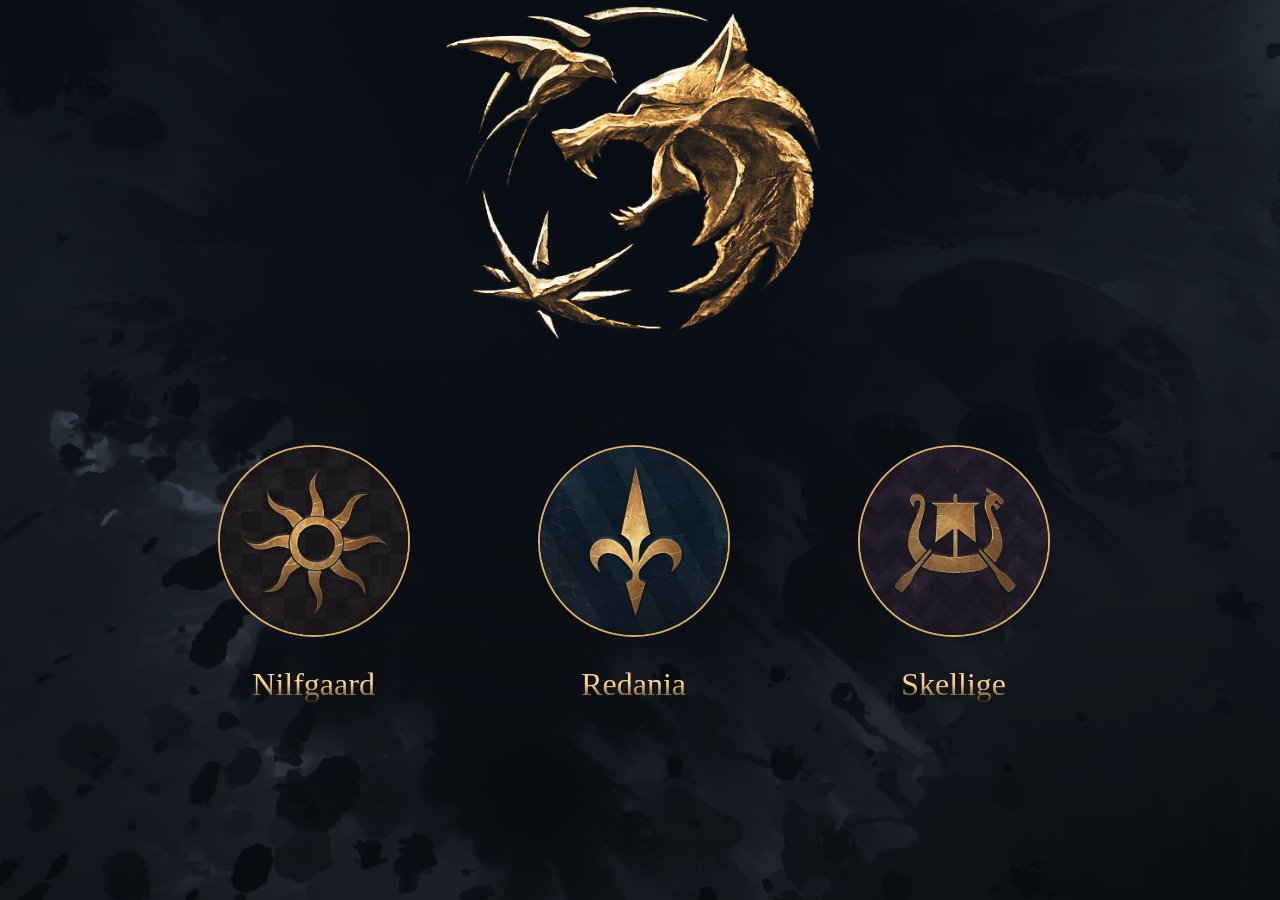
==== index.html @ c37332cb "Улучшение стилей и попытка добавить pages" ====
<!DOCTYPE html>
<html lang="eng">

<head>
    <meta charset="UTF-8">
    <meta name="viewport" content="width=device-width, initial-scale=1.0">
    <title>Witcher's world</title>
    <link rel="stylesheet" href="style.css">
    <link rel="stylesheet" href="adaptive.css">
    <link rel="icon" href="main/main-1024.png" type="image/x-icon">

<body>
    <div class="container">
        <div class='back-button-container'>
            <button id="left-button" class="back-button">Back</button>
            <div class="underline"></div>
        </div>
        <div id="main-card">
            <div class="row main-row main-row--start">
                <button id="left-arrow" class="image-button">
                    <img src="buttons/arrow.svg" alt="Кнопка" class="button-arrow" />
                </button>
                <div class='main-card_pic'>
                    <img id="main-pic" src="main/main-1024.svg" alt="lala" class="startMainPicture">
                </div>
                <button id="right-arrow" class="image-button">
                    <img src="buttons/arrow.svg" alt="Кнопка" class="button-arrow" />
                </button>
            </div>
        </div>
        <button id="right-button" class="image-button">
            <img src="buttons/logoStart.png" alt="Кнопка" class="corner-image" />
        </button>
        <div class="rod" style='display: none; justify-content: center;'>
        </div>
        <div class="row childs-row childs-row--start">
            <div class="mini-card">
                <img id=1 src="images/nilfgaard.jpg" alt="Nilfgaard" class="mini-card-image mini-card-image--state">
                <span class="mini-card-name" class="text">Nilfgaard</span>
            </div>
            <div class="mini-card">
                <img id=2 src="images/redania.jpg" alt="Redania" class="mini-card-image mini-card-image--state">
                <span class="mini-card-name" class="text">Redania</span>
            </div>
            <div class="mini-card">
                <img id=3 src="images/skellige.jpg" alt="Skellige" class="mini-card-image mini-card-image--state">
                <span class="mini-card-name" class="text">Skellige</span>
            </div>
        </div>
        <div class="row childs-row childs-row--not-start" style="position: absolute;"></div>
    </div>
    <script src="input.js"></script>
    <script src="main.js"></script>
</body>

</html>
---- style.css ----
body {
    margin: 0;
    width: 99vw;
    min-height: 100vh;
    background-image: url('bg/bg-1440.png');
    background-repeat: no-repeat;
    background-size: cover;
    background-position: top;
}

.container {
    text-align: center;
    text-align: center;
    display: flex;
    flex-direction: column;
    align-content: center;
    align-items: center;
}

.image-button {
    background: none;
    border: none;
    padding: 0;
    cursor: pointer;
    width: fit-content
}

.row {
    display: flex;
    justify-content: center;
    align-items: center
}

.button {
    padding: 10px 20px;
    font-size: 16px;
}

.text {
    border: none;
    background: linear-gradient(180deg, #FFD28D 47.92%, #352000 100%);
    color: transparent;
    background-clip: text;
    text-decoration: underline;
    font-family: 'Crimson Text', serif;
}

/*Контейнер для кнопки "Назад"*/
.back-button-container {
    position: absolute;
    display: inline-block;
    left: 7vw;
    top: 88px;
}

/*Кнопка "Назад" слева сверху*/
.back-button {
    background: none;
    border: none;
    background: linear-gradient(180deg, #FFD28D 47.92%, #352000 100%);
    -webkit-background-clip: text;
    color: transparent;
    background-clip: text;
    text-decoration: underline;
    cursor: pointer;
    padding: 0;
    margin: 0;
    font-family: 'Crimson Text', serif;
    font-size: 26px;
}

/*Полоска под кнопкой "Назад"*/
.underline {
    position: absolute;
    left: 0;
    bottom: -5px;
    height: 5px;
    width: 100%;
    height: 1px;
    background-color: #DBAE64;
    z-index: 0;
    opacity: 20%;
}

/* Показываем полоску при наведении */
.back-button-container:hover .underline {
    opacity: 100%;
}

/*Кнопка справа сверху*/
#right-button {
    position: absolute;
    right: 7vw;
    top: 65px;
}

/*Картинка кнопки справа сверху*/
#right-button img {
    width: 88px;
    height: 79px;
}

/*Контейнер хранящий карточку вместе со стрелочками и подпись к главной карточке*/
#main-card {
    display: flex;
    flex-direction: column;
    align-items: center
}

/*Стрелочки по бокам от главной карточки*/
.image-button .button-arrow {
    width: 46px;
    height: 46px;
    border: 1px solid rgba(219, 174, 100, 0.2);
    border-radius: 50%;
    background-color: transparent;
}

/*При наведении на стрелочки по бокам от главной карточки*/
.image-button .button-arrow:hover {
    border-color: rgba(219, 174, 100);
}

/*Контейнер для основной карточки вместе со стрелочками*/
.main-row {
    display: flex;
    align-items: center;
    justify-content: space-between;
    width: 572px;
}

/*Правая стрелочка*/
#right-arrow {
    transform: rotate(180deg);
}

/*Контейнер для хранения картинки вместе с иконкой*/
.main-card_pic {
    position: relative;
}

/*Клас главной стартовой картинки*/
.startMainPicture {
    max-width: 380px;
    max-height: 345px;
    width: 100%;
}

/*Клас главной картинки*/
.notStartMainPicture {
    position: relative;
    display: block;
    max-width: 359px;
    max-height: 359px;
    width: 100%;
    border-radius: 50%;
    border: 2px solid transparent;
    border-color: #DBAE64;
}

/*Контейнер с иконкой-сколько-детей*/
.icon {
    position: absolute;
    display: flex;
    justify-content: center;
    align-items: center;
    top: 65%;
    left: 0%;
}

/*Контейнер с иконкой для главной карточки*/
#main-icon-div {
    top: 85%;
    left: 12%;
}

/*Имя главной карточки */
#main-text {
    margin-top: 34px;
    font-size: 61px;
}

/*Описание главной карточки */
#description-text {
    font-size: 17px;
    margin-top: 21px;
}

/*Текст числа детей*/
.text-icon-number {
    position: absolute;
    top: 50%;
    left: 50%;
    transform: translate(-50%, -50%);
    font-size: 29px;
}

/*Жезл между родителем и его детьми*/
.rod {
    background-image: url('main/rod-big.png');
    width: 13px;
    height: 130px;
    margin-top: 66px;
}

/*Контейнер для мини карточек снизу*/
.childs-row {
    flex-wrap: wrap;
    gap: 111px;
}

/*Контейнер для мини карточек снизу при старте*/
.childs-row--start {
    gap: 10vw;
    margin-top: 98px;
    margin-bottom: 113px;
}

/*Контейнер для мини карточек снизу не при старте*/
.childs-row--not-start {
    gap: 20px;
    margin-bottom: 193px;
    margin-top: 76px;
}

/*Контейнер одной мини карточки*/
.mini-card {
    display: flex;
    flex-direction: column;
    align-items: center;
}

.mini-card--not-start {
    width: 280px;
    height: 352px;
    align-self: center;
    flex-grow: 0;
}

/*Картинки персонажей в мини карточках*/
.mini-card-image {
    width: 166px;
    height: auto;
    border-radius: 50%;
    overflow: hidden;
    border: 2px solid transparent;
    border-color: #DBAE64;
}

/*Картинка государства в мини карточках*/
.mini-card-image--state {
    width: 188px;
    height: 188px;
}

/*Имя мини карточки*/
.mini-card-name {
    border: none;
    background: linear-gradient(180deg, #FFD28D 47.92%, #352000 100%);
    color: transparent;
    background-clip: text;
    text-decoration: underline;
    font-family: 'Crimson Text', serif;
    font-size: 32px;
}

.childs-row--not-start .mini-card-name {
    margin-top: 48px;
}

.childs-row--start .mini-card-name {
    margin-top: 29px;
}

/*Описание мини карточки*/
.mini-card-description {
    border: none;
    background: linear-gradient(180deg, #FFD28D 47.92%, #352000 100%);
    color: transparent;
    background-clip: text;
    text-decoration: underline;
    font-family: 'Crimson Text', serif;
}
---- adaptive.css ----
@media (max-width: 1024px) {
    body {
        background-image: url('bg/bg-1024.png');
    }

    .startMainPicture {
        max-width: 284px;
        max-height: 257px;
        top: 85px;
    }

    .childs-row--start {
        margin-top: 77px;
        gap: 44px;
    }

    .childs-row--not-start {
        margin-top: 76px;
        gap: 21px;
    }

    .mini-card--not-start {
        width: 225px;
        height: 352px;
    }

    .mini-card-description {
        margin-top: 10px;
    }
}

@media (max-width: 768px) {
    body {
        background-image: url('bg/bg-768.png');
    }

    .main-row {
        margin-top: 123px;
    }

    .startMainPicture {
        max-width: 444px;
        max-height: 401px;
    }

    .childs-row {
        margin-top: 113px;
        margin-bottom: 127px;
    }

    .childs-row--not-start {
        margin-bottom: 162px;
    }

    .text-icon-number {
        font-size: 29px;
    }
}

@media (max-width: 580px) {
    body {
        background-image: url('bg/bg-320.png');
    }

    .main-row {
        min-width: 320px;
        width: 98vw;
    }

    .back-button-container {
        top: 7vw;
    }

    #right-button {
        top: 7vw;
    }

    .startMainPicture {
        width: 80vw;
        height: auto;
    }

    .notStartMainPicture {
        width: 66vw;
    }

    /*Стрелочки по бокам от главной карточки*/
    .image-button .button-arrow {
        width: 38px;
        height: 38px;
    }
}

@media (max-width: 320px) {
    .body {
        background-size: 320px auto;
    }

    .main-row {
        min-width: 262px;
        width: 262px;
    }

    .main-row--start {
        margin-top: 60px;
    }

    .main-row--not-start {
        margin-top: 86px;
    }

    .back-button-container {
        top: 36px;
    }

    .back-button {
        font-size: 17px;
    }

    #right-button {
        top: 29px;
    }

    #right-button img {
        width: 40px;
        height: 36px;
    }

    .startMainPicture {
        max-width: 202px;
        max-height: 181px;
    }

    .notStartMainPicture {
        max-width: 168px;
        max-height: 168px;
    }

    /*Стрелочки по бокам от главной карточки*/
    .image-button .button-arrow {
        width: 36px;
        height: 36px;
    }

    #main-text {
        font-size: 41px;
    }

    .state-image {
        max-width: 120px;
        max-height: 120px;
    }

    /*картинка иконки*/
    .icon-number {
        width: 30px;
        height: 33px;
    }

    .label-card {
        font-size: 19;
    }

    .rod {
        background-image: url('main/rod-mini.svg');
        height: 55px;
        margin-top: 5vw;
    }

    .childs-row--not-start {
        margin-top: 19px;
        gap: 15px;
    }

    .mini-card--not-start {
        padding-top: 29px;
        width: 133px;
        height: 224px;
    }

    .mini-card-image {
        max-width: 120px;
        max-height: 120px;
    }

    .mini-card-name {
        margin-top: 23px;
        font-size: 19px;
    }

    .childs-row--not-start .mini-card-name {
        margin-top: 14px;
    }
}
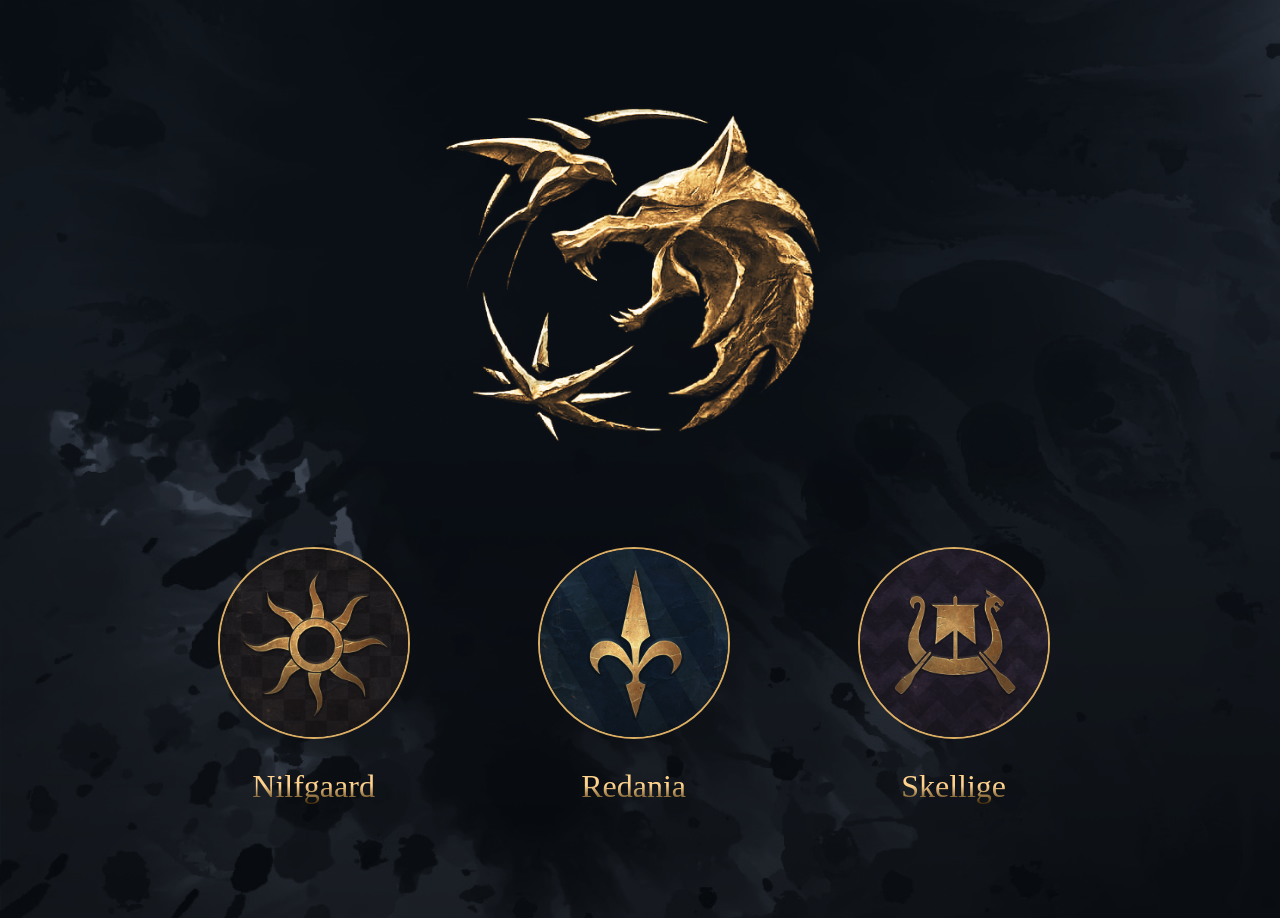
==== commit ea0f0460: "Улучшение стиля снова" ====
--- a/index.html
+++ b/index.html
@@ -10,45 +10,44 @@
     <link rel="icon" href="main/main-1024.png" type="image/x-icon">
 
 <body>
-    <div class="container">
-        <div class='back-button-container'>
-            <button id="left-button" class="back-button">Back</button>
-            <div class="underline"></div>
+    <div class='back-button-container'>
+        <button class="back-button back-button__left-button">Back</button>
+        <div class="underline"></div>
+    </div>
+    <div class="main-card">
+        <div class="row main-row main-row--start">
+            <button class="image-button image-button_left-arrow">
+                <img src="buttons/arrow.svg" alt="Кнопка" class="button-arrow" />
+            </button>
+            <div class='main-card__pic'>
+                <img id="main-pic" src="main/main-1024.svg" alt="lala" class="startMainPicture">
+            </div>
+            <button class="image-button image-button_right-arrow">
+                <img src="buttons/arrow.svg" alt="Кнопка" class="button-arrow" />
+            </button>
         </div>
-        <div id="main-card">
-            <div class="row main-row main-row--start">
-                <button id="left-arrow" class="image-button">
-                    <img src="buttons/arrow.svg" alt="Кнопка" class="button-arrow" />
-                </button>
-                <div class='main-card_pic'>
-                    <img id="main-pic" src="main/main-1024.svg" alt="lala" class="startMainPicture">
-                </div>
-                <button id="right-arrow" class="image-button">
-                    <img src="buttons/arrow.svg" alt="Кнопка" class="button-arrow" />
-                </button>
-            </div>
+    </div>
+    <button class="image-button image-button__right-button">
+        <img src="buttons/logoStart.png" alt="Кнопка" class="corner-image" />
+    </button>
+    <div class="rod" style='display: none; justify-content: center;'>
+    </div>
+    <div class="row childs-row childs-row--start">
+        <div class="mini-card">
+            <img id=1 src="images/nilfgaard.jpg" alt="Nilfgaard" class="mini-card-image mini-card-image--state">
+            <span class="mini-card-name" class="text">Nilfgaard</span>
         </div>
-        <button id="right-button" class="image-button">
-            <img src="buttons/logoStart.png" alt="Кнопка" class="corner-image" />
-        </button>
-        <div class="rod" style='display: none; justify-content: center;'>
+        <div class="mini-card">
+            <img id=2 src="images/redania.jpg" alt="Redania" class="mini-card-image mini-card-image--state">
+            <span class="mini-card-name" class="text">Redania</span>
         </div>
-        <div class="row childs-row childs-row--start">
-            <div class="mini-card">
-                <img id=1 src="images/nilfgaard.jpg" alt="Nilfgaard" class="mini-card-image mini-card-image--state">
-                <span class="mini-card-name" class="text">Nilfgaard</span>
-            </div>
-            <div class="mini-card">
-                <img id=2 src="images/redania.jpg" alt="Redania" class="mini-card-image mini-card-image--state">
-                <span class="mini-card-name" class="text">Redania</span>
-            </div>
-            <div class="mini-card">
-                <img id=3 src="images/skellige.jpg" alt="Skellige" class="mini-card-image mini-card-image--state">
-                <span class="mini-card-name" class="text">Skellige</span>
-            </div>
+        <div class="mini-card">
+            <img id=3 src="images/skellige.jpg" alt="Skellige" class="mini-card-image mini-card-image--state">
+            <span class="mini-card-name" class="text">Skellige</span>
         </div>
-        <div class="row childs-row childs-row--not-start" style="position: absolute;"></div>
     </div>
+    <div class="row childs-row childs-row--not-start" style="position: absolute;"></div>
+
     <script src="input.js"></script>
     <script src="main.js"></script>
 </body>
--- a/style.css
+++ b/style.css
@@ -6,9 +6,6 @@
     background-repeat: no-repeat;
     background-size: cover;
     background-position: top;
-}
-
-.container {
     text-align: center;
     text-align: center;
     display: flex;
@@ -88,20 +85,20 @@
 }
 
 /*Кнопка справа сверху*/
-#right-button {
+.image-button__right-button {
     position: absolute;
     right: 7vw;
     top: 65px;
 }
 
 /*Картинка кнопки справа сверху*/
-#right-button img {
+.image-button__right-button img {
     width: 88px;
     height: 79px;
 }
 
 /*Контейнер хранящий карточку вместе со стрелочками и подпись к главной карточке*/
-#main-card {
+.main-card {
     display: flex;
     flex-direction: column;
     align-items: center
@@ -129,13 +126,21 @@
     width: 572px;
 }
 
+.main-row--start {
+    margin-top: 102px;
+}
+
+.main-row--not-start {
+    margin-top: 67px;
+}
+
 /*Правая стрелочка*/
-#right-arrow {
+.image-button_right-arrow {
     transform: rotate(180deg);
 }
 
 /*Контейнер для хранения картинки вместе с иконкой*/
-.main-card_pic {
+.main-card__pic {
     position: relative;
 }
 
@@ -219,8 +224,9 @@
 /*Контейнер для мини карточек снизу не при старте*/
 .childs-row--not-start {
     gap: 20px;
-    margin-bottom: 193px;
+    margin-bottom: 135px;
     margin-top: 76px;
+    max-width: 1180px;
 }
 
 /*Контейнер одной мини карточки*/
@@ -232,9 +238,9 @@
 
 .mini-card--not-start {
     width: 280px;
-    height: 352px;
     align-self: center;
     flex-grow: 0;
+    height: 352px;
 }
 
 /*Картинки персонажей в мини карточках*/
@@ -245,6 +251,7 @@
     overflow: hidden;
     border: 2px solid transparent;
     border-color: #DBAE64;
+    cursor: pointer;
 }
 
 /*Картинка государства в мини карточках*/
--- a/adaptive.css
+++ b/adaptive.css
@@ -20,8 +20,7 @@
     }
 
     .mini-card--not-start {
-        width: 225px;
-        height: 352px;
+        width: 228px;
     }
 
     .mini-card-description {
@@ -52,26 +51,30 @@
         margin-bottom: 162px;
     }
 
+    .mini-card--not-start {
+        width: 234px;
+    }
+
     .text-icon-number {
         font-size: 29px;
     }
 }
 
-@media (max-width: 580px) {
+@media (max-width: 600px) {
     body {
         background-image: url('bg/bg-320.png');
     }
 
     .main-row {
         min-width: 320px;
-        width: 98vw;
+        width: 90vw;
     }
 
     .back-button-container {
         top: 7vw;
     }
 
-    #right-button {
+    .image-button__right-button {
         top: 7vw;
     }
 
@@ -117,11 +120,11 @@
         font-size: 17px;
     }
 
-    #right-button {
+    .image-button__right-button {
         top: 29px;
     }
 
-    #right-button img {
+    .image-button__right-button img {
         width: 40px;
         height: 36px;
     }
@@ -166,16 +169,21 @@
         height: 55px;
         margin-top: 5vw;
     }
+    
+    .childs-row--start {
+        margin-bottom: 70px;
+    }
 
     .childs-row--not-start {
         margin-top: 19px;
         gap: 15px;
+        margin-bottom: 41px;
     }
 
     .mini-card--not-start {
         padding-top: 29px;
         width: 133px;
-        height: 224px;
+        height: 223px;
     }
 
     .mini-card-image {
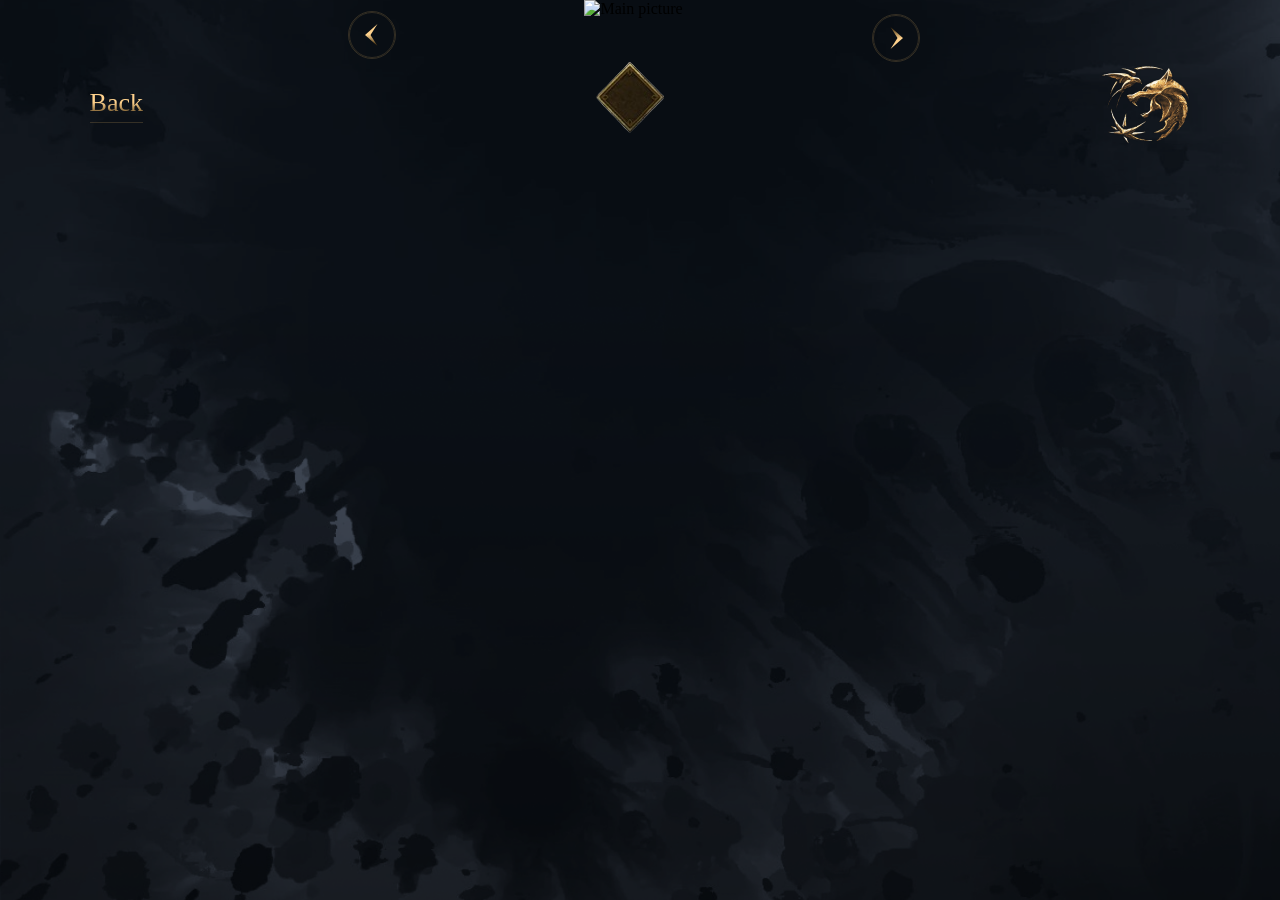
==== commit 89e9eb58: "Запоминаем состояние в localStorage и небольшое разбиение js скриптов" ====
--- a/index.html
+++ b/index.html
@@ -14,15 +14,21 @@
         <button class="back-button back-button__left-button">Back</button>
         <div class="underline"></div>
     </div>
-    <div class="main-card">
-        <div class="row main-row main-row--start">
-            <button class="image-button image-button_left-arrow">
+    <div class="main-block">
+        <div class="row main-row">
+            <button class="image-button image-button__left-arrow">
                 <img src="buttons/arrow.svg" alt="Кнопка" class="button-arrow" />
             </button>
-            <div class='main-card__pic'>
-                <img id="main-pic" src="main/main-1024.svg" alt="lala" class="startMainPicture">
+            <div class='main-card'>
+                <img id="main-pic" alt="Main picture">
+                <span class="text main-text"></span>
+                <span class="text description-text"></span>
+                <div class="icon main-icon-div">
+                    <img src="buttons/icon_number.png">
+                    <span class='text text-icon-number'>
+                </div>
             </div>
-            <button class="image-button image-button_right-arrow">
+            <button class="image-button image-button__right-arrow">
                 <img src="buttons/arrow.svg" alt="Кнопка" class="button-arrow" />
             </button>
         </div>
@@ -32,24 +38,13 @@
     </button>
     <div class="rod" style='display: none; justify-content: center;'>
     </div>
-    <div class="row childs-row childs-row--start">
-        <div class="mini-card">
-            <img id=1 src="images/nilfgaard.jpg" alt="Nilfgaard" class="mini-card-image mini-card-image--state">
-            <span class="mini-card-name" class="text">Nilfgaard</span>
-        </div>
-        <div class="mini-card">
-            <img id=2 src="images/redania.jpg" alt="Redania" class="mini-card-image mini-card-image--state">
-            <span class="mini-card-name" class="text">Redania</span>
-        </div>
-        <div class="mini-card">
-            <img id=3 src="images/skellige.jpg" alt="Skellige" class="mini-card-image mini-card-image--state">
-            <span class="mini-card-name" class="text">Skellige</span>
-        </div>
+    <div class="row childs-row childs-row__start">
     </div>
-    <div class="row childs-row childs-row--not-start" style="position: absolute;"></div>
 
-    <script src="input.js"></script>
-    <script src="main.js"></script>
+    <script src="scripts/input.js"></script>
+    <script src="scripts/elements.js"></script>
+    <script src="scripts/personController.js"></script>
+    <script src="scripts/main.js"></script>
 </body>
 
 </html>
--- a/style.css
+++ b/style.css
@@ -1,13 +1,12 @@
 body {
     margin: 0;
     width: 99vw;
-    min-height: 100vh;
+    font-family: 'Crimson Text', serif;
     background-image: url('bg/bg-1440.png');
     background-repeat: no-repeat;
     background-size: cover;
     background-position: top;
     text-align: center;
-    text-align: center;
     display: flex;
     flex-direction: column;
     align-content: center;
@@ -39,7 +38,6 @@
     color: transparent;
     background-clip: text;
     text-decoration: underline;
-    font-family: 'Crimson Text', serif;
 }
 
 /*Контейнер для кнопки "Назад"*/
@@ -58,7 +56,6 @@
     -webkit-background-clip: text;
     color: transparent;
     background-clip: text;
-    text-decoration: underline;
     cursor: pointer;
     padding: 0;
     margin: 0;
@@ -98,7 +95,7 @@
 }
 
 /*Контейнер хранящий карточку вместе со стрелочками и подпись к главной карточке*/
-.main-card {
+.main-block {
     display: flex;
     flex-direction: column;
     align-items: center
@@ -126,33 +123,36 @@
     width: 572px;
 }
 
-.main-row--start {
+.main-row__start {
     margin-top: 102px;
 }
 
-.main-row--not-start {
+.main-row__not-start {
     margin-top: 67px;
 }
 
 /*Правая стрелочка*/
-.image-button_right-arrow {
+.image-button__right-arrow {
     transform: rotate(180deg);
 }
 
 /*Контейнер для хранения картинки вместе с иконкой*/
-.main-card__pic {
+.main-card {
     position: relative;
+    display: flex;
+    align-items: center;
+    flex-direction: column;
 }
 
 /*Клас главной стартовой картинки*/
-.startMainPicture {
+.main-card__pic_start {
     max-width: 380px;
     max-height: 345px;
     width: 100%;
 }
 
 /*Клас главной картинки*/
-.notStartMainPicture {
+.main-card__pic_not-start {
     position: relative;
     display: block;
     max-width: 359px;
@@ -174,19 +174,19 @@
 }
 
 /*Контейнер с иконкой для главной карточки*/
-#main-icon-div {
+.main-icon-div {
     top: 85%;
     left: 12%;
 }
 
 /*Имя главной карточки */
-#main-text {
+.main-text {
     margin-top: 34px;
     font-size: 61px;
 }
 
 /*Описание главной карточки */
-#description-text {
+.description-text {
     font-size: 17px;
     margin-top: 21px;
 }
@@ -204,7 +204,7 @@
 .rod {
     background-image: url('main/rod-big.png');
     width: 13px;
-    height: 130px;
+    height: 131px;
     margin-top: 66px;
 }
 
@@ -215,14 +215,14 @@
 }
 
 /*Контейнер для мини карточек снизу при старте*/
-.childs-row--start {
+.childs-row__start {
     gap: 10vw;
     margin-top: 98px;
     margin-bottom: 113px;
 }
 
 /*Контейнер для мини карточек снизу не при старте*/
-.childs-row--not-start {
+.childs-row__not-start {
     gap: 20px;
     margin-bottom: 135px;
     margin-top: 76px;
@@ -236,7 +236,7 @@
     align-items: center;
 }
 
-.mini-card--not-start {
+.mini-card__not-start {
     width: 280px;
     align-self: center;
     flex-grow: 0;
@@ -244,7 +244,7 @@
 }
 
 /*Картинки персонажей в мини карточках*/
-.mini-card-image {
+.mini-card__image {
     width: 166px;
     height: auto;
     border-radius: 50%;
@@ -255,27 +255,25 @@
 }
 
 /*Картинка государства в мини карточках*/
-.mini-card-image--state {
+.mini-card__image_state {
     width: 188px;
     height: 188px;
 }
 
 /*Имя мини карточки*/
-.mini-card-name {
-    border: none;
-    background: linear-gradient(180deg, #FFD28D 47.92%, #352000 100%);
-    color: transparent;
-    background-clip: text;
-    text-decoration: underline;
-    font-family: 'Crimson Text', serif;
+.mini-card__name {
+    border: none;
+    background: linear-gradient(180deg, #FFD28D 47.92%, #352000 100%);
+    color: transparent;
+    background-clip: text;
     font-size: 32px;
 }
 
-.childs-row--not-start .mini-card-name {
+.childs-row__not-start .mini-card__name {
     margin-top: 48px;
 }
 
-.childs-row--start .mini-card-name {
+.childs-row__start .mini-card__name {
     margin-top: 29px;
 }
 
@@ -285,6 +283,4 @@
     background: linear-gradient(180deg, #FFD28D 47.92%, #352000 100%);
     color: transparent;
     background-clip: text;
-    text-decoration: underline;
-    font-family: 'Crimson Text', serif;
 }
--- a/adaptive.css
+++ b/adaptive.css
@@ -3,23 +3,23 @@
         background-image: url('bg/bg-1024.png');
     }
 
-    .startMainPicture {
+    .main-card__pic_start {
         max-width: 284px;
         max-height: 257px;
         top: 85px;
     }
 
-    .childs-row--start {
+    .childs-row__start {
         margin-top: 77px;
         gap: 44px;
     }
 
-    .childs-row--not-start {
+    .childs-row__not-start {
         margin-top: 76px;
         gap: 21px;
     }
 
-    .mini-card--not-start {
+    .mini-card__not-start {
         width: 228px;
     }
 
@@ -37,7 +37,7 @@
         margin-top: 123px;
     }
 
-    .startMainPicture {
+    .main-card__pic_start {
         max-width: 444px;
         max-height: 401px;
     }
@@ -47,11 +47,11 @@
         margin-bottom: 127px;
     }
 
-    .childs-row--not-start {
+    .childs-row__not-start {
         margin-bottom: 162px;
     }
 
-    .mini-card--not-start {
+    .mini-card__not-start {
         width: 234px;
     }
 
@@ -78,12 +78,12 @@
         top: 7vw;
     }
 
-    .startMainPicture {
+    .main-card__pic_start {
         width: 80vw;
         height: auto;
     }
 
-    .notStartMainPicture {
+    .main-card__pic_not-start {
         width: 66vw;
     }
 
@@ -104,11 +104,11 @@
         width: 262px;
     }
 
-    .main-row--start {
+    .main-row__start {
         margin-top: 60px;
     }
 
-    .main-row--not-start {
+    .main-row__not-start {
         margin-top: 86px;
     }
 
@@ -129,12 +129,12 @@
         height: 36px;
     }
 
-    .startMainPicture {
+    .main-card__pic_start {
         max-width: 202px;
         max-height: 181px;
     }
 
-    .notStartMainPicture {
+    .main-card__pic_not-start {
         max-width: 168px;
         max-height: 168px;
     }
@@ -145,7 +145,7 @@
         height: 36px;
     }
 
-    #main-text {
+    .main-text {
         font-size: 41px;
     }
 
@@ -166,37 +166,42 @@
 
     .rod {
         background-image: url('main/rod-mini.svg');
-        height: 55px;
+        height: 57px;
         margin-top: 5vw;
     }
     
-    .childs-row--start {
+    .childs-row__start {
+        margin-top: 59px;
         margin-bottom: 70px;
     }
 
-    .childs-row--not-start {
-        margin-top: 19px;
+    .childs-row__not-start {
+        margin-top: 17px;
         gap: 15px;
         margin-bottom: 41px;
     }
 
-    .mini-card--not-start {
+    .mini-card__not-start {
         padding-top: 29px;
         width: 133px;
         height: 223px;
     }
 
-    .mini-card-image {
+    .mini-card__image {
         max-width: 120px;
         max-height: 120px;
     }
 
-    .mini-card-name {
+    .mini-card__name {
         margin-top: 23px;
         font-size: 19px;
     }
 
-    .childs-row--not-start .mini-card-name {
+    .childs-row__not-start .mini-card__name {
         margin-top: 14px;
     }
+
+    .text-icon-number {
+        font-size: 14px;
+    }
 }
